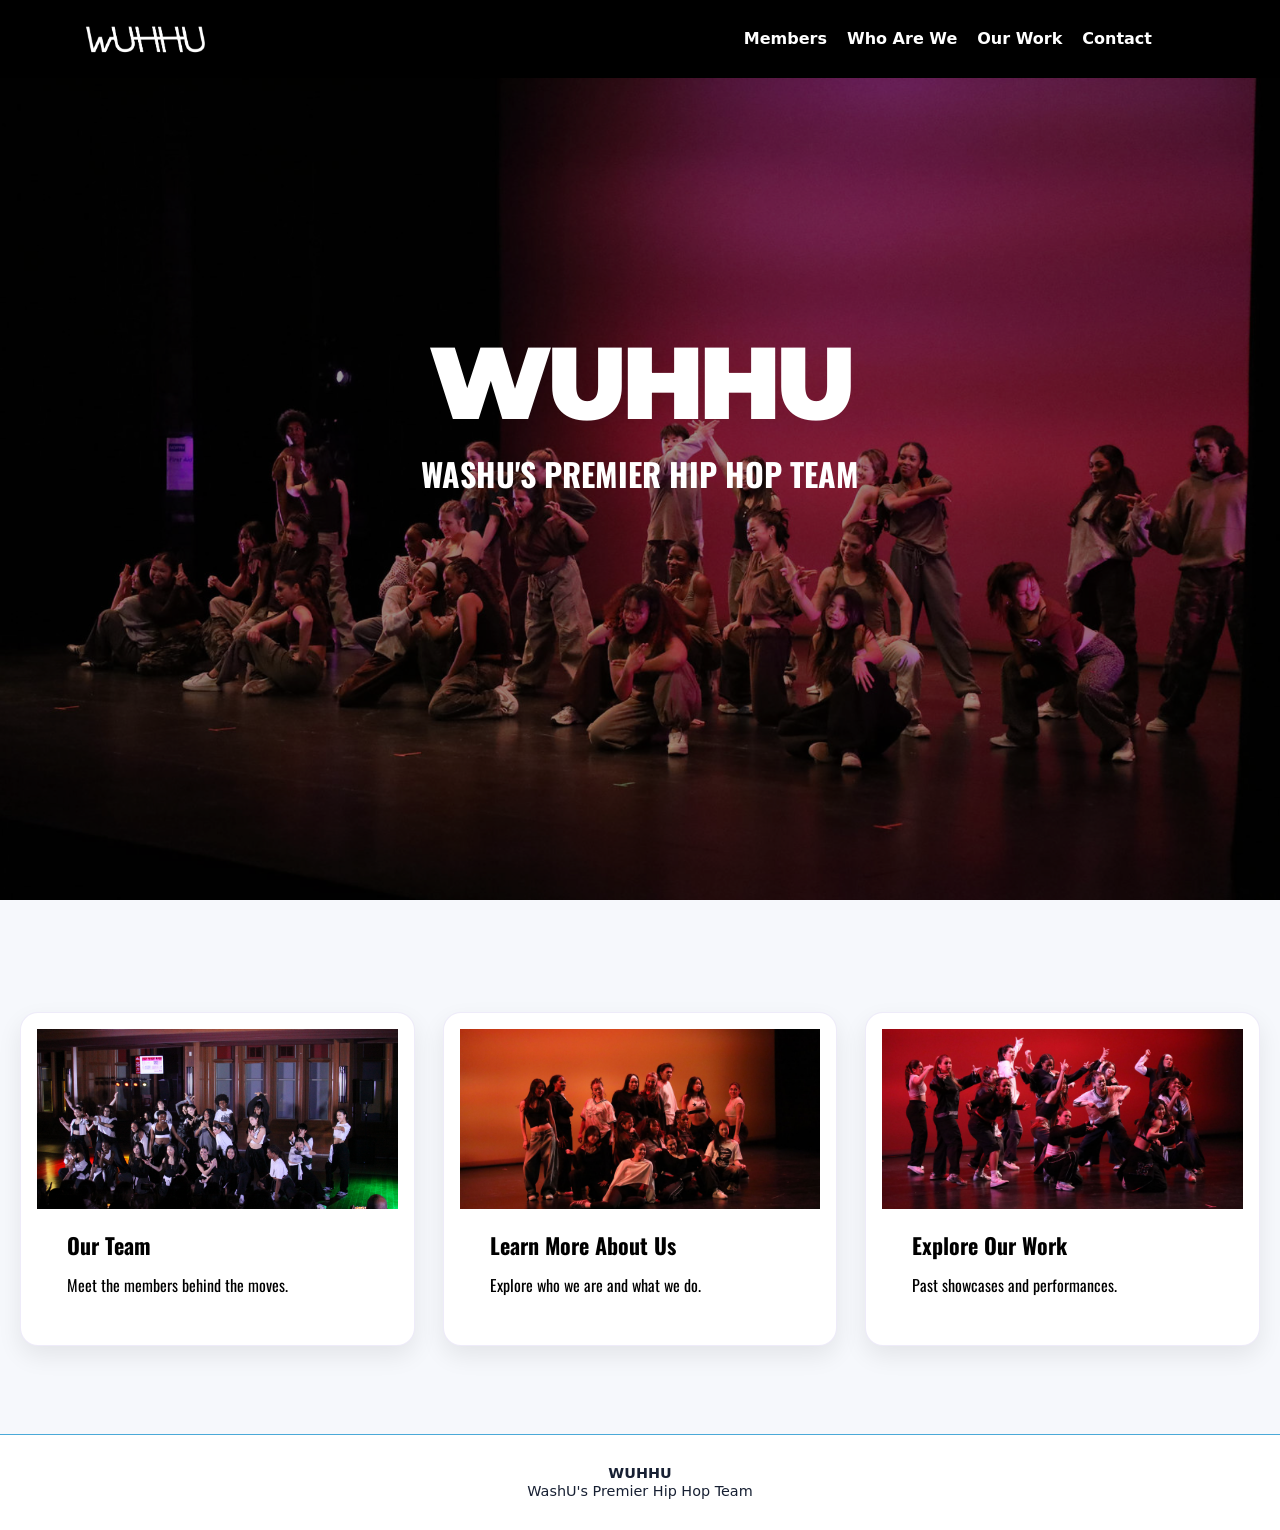
==== wuhhu-site/index.html @ 80384e9d "Update index.html" ====
<!doctype html>
<html lang="en">
<head>
  <meta charset="utf-8">
  <meta name="viewport" content="width=device-width, initial-scale=1">
  <title>Wuhhu | Hip-Hop Team</title>
  <link rel="stylesheet" href="style.css">
  <style>
    .cards {
      display: grid;
      grid-template-columns: repeat(3, 1fr);
      gap: 28px;
      align-items: stretch;
    }

    .card-link {
      display: block;
      min-width: 0;
      text-decoration: none;
      color: inherit;
    }

    .card {
      background: white;
      border-radius: 18px;
      overflow: hidden;
      box-shadow: 0 10px 25px rgba(0,0,0,0.08);
      border: 1px solid rgba(90, 63, 192, 0.10);
      height: 100%;
      display: flex;
      flex-direction: column;
      transition: transform 0.3s ease, box-shadow 0.3s ease, border-color 0.3s ease;
    }

    .card:hover {
      transform: translateY(-8px);
      box-shadow: 0 18px 40px rgba(0,0,0,0.12);
      border-color: rgba(90, 63, 192, 0.25);
    }

    .card-img {
      display: block;
      width: 100%;
      height: 180px;
      object-fit: cover;
    }

    .card h3 {
      color: #000;
      font-family: "Oswald", sans-serif;
      font-size: 22px;
      margin: 20px 30px 12px;
    }

    .card p {
      color: #000;
      font-family: "Oswald", sans-serif;
      line-height: 1.6;
      margin: 0 30px 30px;
    }

    .cards-section {
      width: min(100% - 2.5rem, 1280px);
      margin: 0 auto;
      padding: clamp(3rem, 8vh, 5rem) 0;
    }

    @media (max-width: 750px) {
      .cards {
        grid-template-columns: 1fr;
      }
    }
  </style>
</head>
<body>
  <header class="site-header">
    <a class="brand" href="index.html">
      <img src="headers.png" alt="WUHHU home">
    </a>
    <nav aria-label="Main navigation">
      <a href="members.html">Members</a>
      <a href="whoarewe.html">Who Are We</a>
      <a href="ourwork.html">Our Work</a>
      <a href="contact.html">Contact</a>
    </nav>
  </header>

  <main class="team-hero">
    <img class="team-photo" src="team.png" alt="The WUHHU hip-hop team">
    <div class="team-title">
      <h1>WUHHU</h1>
      <p>WashU's Premier Hip Hop Team</p>
    </div>
  </main>

  <section class="section cards-section">
    <div class="cards">

      <a href="members.html" class="card-link">
        <div class="card">
          <img class="card-img" src="black.JPG" alt="WUHHU team members">
          <h3>Our Team</h3>
          <p>Meet the members behind the moves.</p>
        </div>
      </a>

      <a href="whoarewe.html" class="card-link">
        <div class="card">
          <img class="card-img" src="lady.png" alt="WUHHU dancers performing">
          <h3>Learn More About Us</h3>
          <p>Explore who we are and what we do.</p>
        </div>
      </a>

      <a href="ourwork.html" class="card-link">
        <div class="card">
          <img class="card-img" src="rah.png" alt="WUHHU showcase performance">
          <h3>Explore Our Work</h3>
          <p>Past showcases and performances.</p>
        </div>
      </a>

    </div>
  </section>

  <footer class="site-footer">
    <div class="footer-wrap">
      <strong>WUHHU</strong>
      <span>WashU's Premier Hip Hop Team</span>
    </div>
  </footer>
</body>
</html>
---- wuhhu-site/style.css ----
@import url("https://fonts.googleapis.com/css2?family=Montserrat:wght@900&family=Oswald:wght@600;700&display=swap");:root {
  --header-blue: #000;
  --ink: #172033;
  --muted: #536078;
  --paper: #f6f8fc;
  --accent: #183c52;
}

* {
  box-sizing: border-box;
}

body {
  min-height: 100vh;
  margin: 0;
  display: flex;
  flex-direction: column;
  color: var(--ink);
  background: var(--paper);
  font-family: system-ui, sans-serif;
}
.site-header {
  min-height: 78px;
  padding: 0 clamp(1.25rem, 6vw, 5rem);
  padding-right: clamp(3rem, 10vw, 9rem);
  display: flex;
  align-items: center;
  justify-content: space-between;
  gap: 1.5rem;
  color: white;
  background: var(--header-blue);
}

.brand {
  color: inherit;
  font-size: 1.35rem;
  font-weight: 900;
  letter-spacing: .12em;
  text-decoration: none;
}
.brand img {
  height: 50px;
  width: auto;
  display: block;
}

nav {
  display: flex;
  flex-wrap: wrap;
  gap: 1.25rem;
}

nav a {
  padding: .45rem 0;
  border-bottom: 2px solid transparent;
  color: inherit;
  font-weight: 700;
  text-decoration: none;
}

nav a:hover,
nav a[aria-current="page"] {
  border-color: currentColor;
}

main {
  width: min(100% - 2.5rem, 1040px);
  margin: 0 auto;
  flex: 1;
  padding: clamp(3rem, 9vh, 6rem) 0;
}

.hero {
  padding-block: clamp(5rem, 16vh, 10rem);
}

.eyebrow {
  color: var(--accent);
  font-size: .8rem;
  font-weight: 800;
  letter-spacing: .16em;
  text-transform: uppercase;
}

h1 {
  max-width: 14ch;
  margin: 0;
  font-size: clamp(2.7rem, 8vw, 5.6rem);
  line-height: .98;
  letter-spacing: -.055em;
}

.intro {
  max-width: 56ch;
  color: var(--muted);
  font-size: 1.2rem;
  line-height: 1.7;
}

.button {
  display: inline-block;
  margin-top: 1rem;
  padding: .85rem 1.2rem;
  border-radius: 999px;
  color: white;
  background: var(--accent);
  font-weight: 750;
  text-decoration: none;
}

.cards {
  display: grid;
  grid-template-columns: repeat(3, minmax(0, 1fr));
  gap: 1.25rem;
  margin-top: 2.5rem;
}

.card {
  padding: 1rem;
  border-radius: 18px;
  background: white;
}

.photo-placeholder {
  min-height: 180px;
  display: grid;
  place-items: center;
  border-radius: 12px;
  color: var(--accent);
  background: #d7edf8;
}

footer {
  padding: 1.5rem;
  color: #637089;
  text-align: center;
}

@media (max-width: 650px) {
  .site-header {
    padding-block: 1rem;
    align-items: flex-start;
    flex-direction: column;
  }

  .cards {
    grid-template-columns: 1fr;
  }
}
.team-hero {
  position: relative;
  width: 100%;
  min-height: calc(100vh - 78px);
  margin: 0;
  padding: 0;
  display: grid;
  place-items: center;
  overflow: hidden;
  background: #16051c;
}

.team-photo {
  position: absolute;
  inset: 0;
  width: 100%;
  height: 100%;
  object-fit: cover;
  object-position: center 35%;
}

.team-hero::after {
  content: "";
  position: absolute;
  inset: 0;
  z-index: 1;
  background: rgba(0, 0, 0, 0.4);
}
.team-title {
  position: relative;
  z-index: 2;
  width: 100%;
  padding: 2rem;
  color: white;
  text-align: center;
  top: -8vh;
}

.team-title h1 {
  width: 100%;
  max-width: none;
  margin: 0 auto;
  color: white;
  font-family: "Montserrat", sans-serif;
  font-size: clamp(2.5rem, 8vw, 7rem);
  font-weight: 900;
  line-height: 0.9;
  letter-spacing: -0.05em;
  text-align: center;
}

.team-title p {
  margin: 1.25rem 0 0;
  color: white;
  font-family: "Oswald", sans-serif;
  font-size: clamp(1rem, 2.5vw, 2rem);
  font-weight: 700;
  text-transform: uppercase;
}

.members-page { width: min(100% - 2.5rem, 1180px); }
.members-page > h1 { margin-bottom: 3rem; }
.class-section { margin: 0 0 3.5rem; }
.class-section h2 { margin: 0 0 1.25rem; padding-bottom: .65rem; border-bottom: 2px solid #25658a; color: #25658a; font-family: "Oswald", sans-serif;font-size: 1.9rem; font-weight: 700; letter-spacing: -.025em; line-height: 1.2; }
.class-section h2 span {
  margin-left: 0.5rem;
  color: var(--accent);
  font-family: "Lato", sans-serif;
  font-size: 1rem;
  font-weight: 800;
  letter-spacing: 0.16em;
  text-transform: uppercase;
}
.member-grid { display: grid; grid-template-columns: repeat(3, minmax(0, 1fr)); gap: 1rem; }
.member-card { overflow: hidden; border-radius: 16px; background: var(--white); box-shadow: 0 10px 28px rgba(23, 32, 51, .08); }
.member-photo {
  display: block;
  width: 100%;
  aspect-ratio: 4 / 5;
  margin: 0;
  object-fit: cover;
  background: #d7edf8;
}
.member-card h3 {
  font-family: "Nunito", sans-serif;
  font-weight: 700;
  text-align: center;
  text-transform: none;
}
.our-work-page { width: min(100% - 2.5rem, 1440px); margin: 0 auto; padding: clamp(3rem, 9vh, 6rem) 0; }
.showcase-section { margin-top: 3rem; }
.showcase-section h2 { margin: 0 0 1rem; color: #25658a; font-family: "Oswald", sans-serif; font-size: clamp(1.5rem, 3vw, 2rem); }
.video-placeholder { width: 100%; aspect-ratio: 16 / 9; display: grid; place-items: center; border-radius: 16px; color: #fff; background: #171717; font-family: "Nunito", sans-serif; }
.video-grid {
  display: grid;
  grid-template-columns: repeat(3, minmax(0, 1fr));
  gap: 1rem;
}
.youtube-frame { display: block; width: 100%; aspect-ratio: 16 / 9; border: 0; border-radius: 16px; }
.card h2 { margin: 1rem 0 .4rem; font-size: 1.25rem; }

.card p, .story > p:not(.eyebrow):not(.intro) { color: var(--muted); line-height: 1.75; }

.story { max-width: 760px; }

.story > p:not(.eyebrow) { max-width: 62ch; }

.contact-links { display: flex; align-items: center; flex-wrap: wrap; gap: 1.25rem; }

.text-link { color: var(--accent); font-weight: 750; }

footer { padding: 1.5rem; color: #637089; text-align: center; font-size: .9rem; }

a:focus-visible { outline: 3px solid #152dff; outline-offset: 4px; }
.class-section h2 {
  font-size: 3rem;
}

@media (max-width: 650px) {
  .site-header { min-height: 0; padding: 1rem 1.25rem; align-items: flex-start; flex-direction: column; gap: .7rem; }
  nav { gap: 1.2rem; }
  .cards { grid-template-columns: 1fr; }
  .member-grid { grid-template-columns: repeat(2, minmax(0, 1fr)); gap: .7rem; }
  .member-card h3 { padding: .75rem; font-size: .9rem; }
  .photo-placeholder { min-height: 230px; }
}
.site-footer {
  width: 100%;
  margin-top: 1rem;
  border-top: 1px solid #4aa9d8;
  background: #fff;
  color: #172033;
}

.footer-wrap {
  padding: 0.4rem 1rem;
  display: flex;
  flex-direction: column;
  align-items: center;
  gap: 0.15rem;
  text-align: center;
}


/* ---------- FIGURE SECTIONS ---------- */
.figure-section {
  width: min(100% - 2.5rem, 1040px);
  margin: 0 auto;
  padding: clamp(2.5rem, 7vh, 4.5rem) 0;
}

.figure-grid {
  display: grid;
  grid-template-columns: 1.1fr 1fr;
  gap: clamp(1.5rem, 5vw, 3.5rem);
  align-items: center;
}

.figure-reverse .figure-grid {
  grid-template-columns: 1fr 1.1fr;
}

.figure-reverse .figure-img-wrap {
  order: 2;
}

.figure-img-wrap img {
  display: block;
  width: 100%;
  border-radius: 4px;
}

.figure-tag {
  display: inline-block;
  margin-bottom: 0.75rem;
  color: var(--accent);
  font-size: 0.8rem;
  font-weight: 800;
  letter-spacing: 0.1em;
}

.figure-caption {
  color: var(--muted);
  font-size: 1.05rem;
  line-height: 1.75;
}

@media (max-width: 750px) {
  .figure-grid,
  .figure-reverse .figure-grid {
    grid-template-columns: 1fr;
  }
  .figure-reverse .figure-img-wrap {
    order: 0;
  }
}

/* ---------- DIVIDER + SPLIT SECTION ---------- */
.full-divider {
  width: 100%;
  height: 1px;
  margin: 1rem 0;
  background: rgba(23, 32, 51, 0.1);
}

.section-alt {
  width: 100%;
  background: var(--paper);
}

.section-alt .container.split {
  width: min(100% - 2.5rem, 1040px);
  margin: 0 auto;
  padding: clamp(3rem, 8vh, 5rem) 0;
  display: grid;
  grid-template-columns: 1fr 1fr;
  gap: clamp(2rem, 6vw, 4rem);
}

.section-alt h2 {
  margin: 0 0 1rem;
  font-family: "Oswald", sans-serif;
  font-size: clamp(1.5rem, 3vw, 2rem);
  color: var(--ink);
}

.section-alt p {
  color: var(--muted);
  line-height: 1.75;
}

@media (max-width: 700px) {
  .section-alt .container.split {
    grid-template-columns: 1fr;
  }
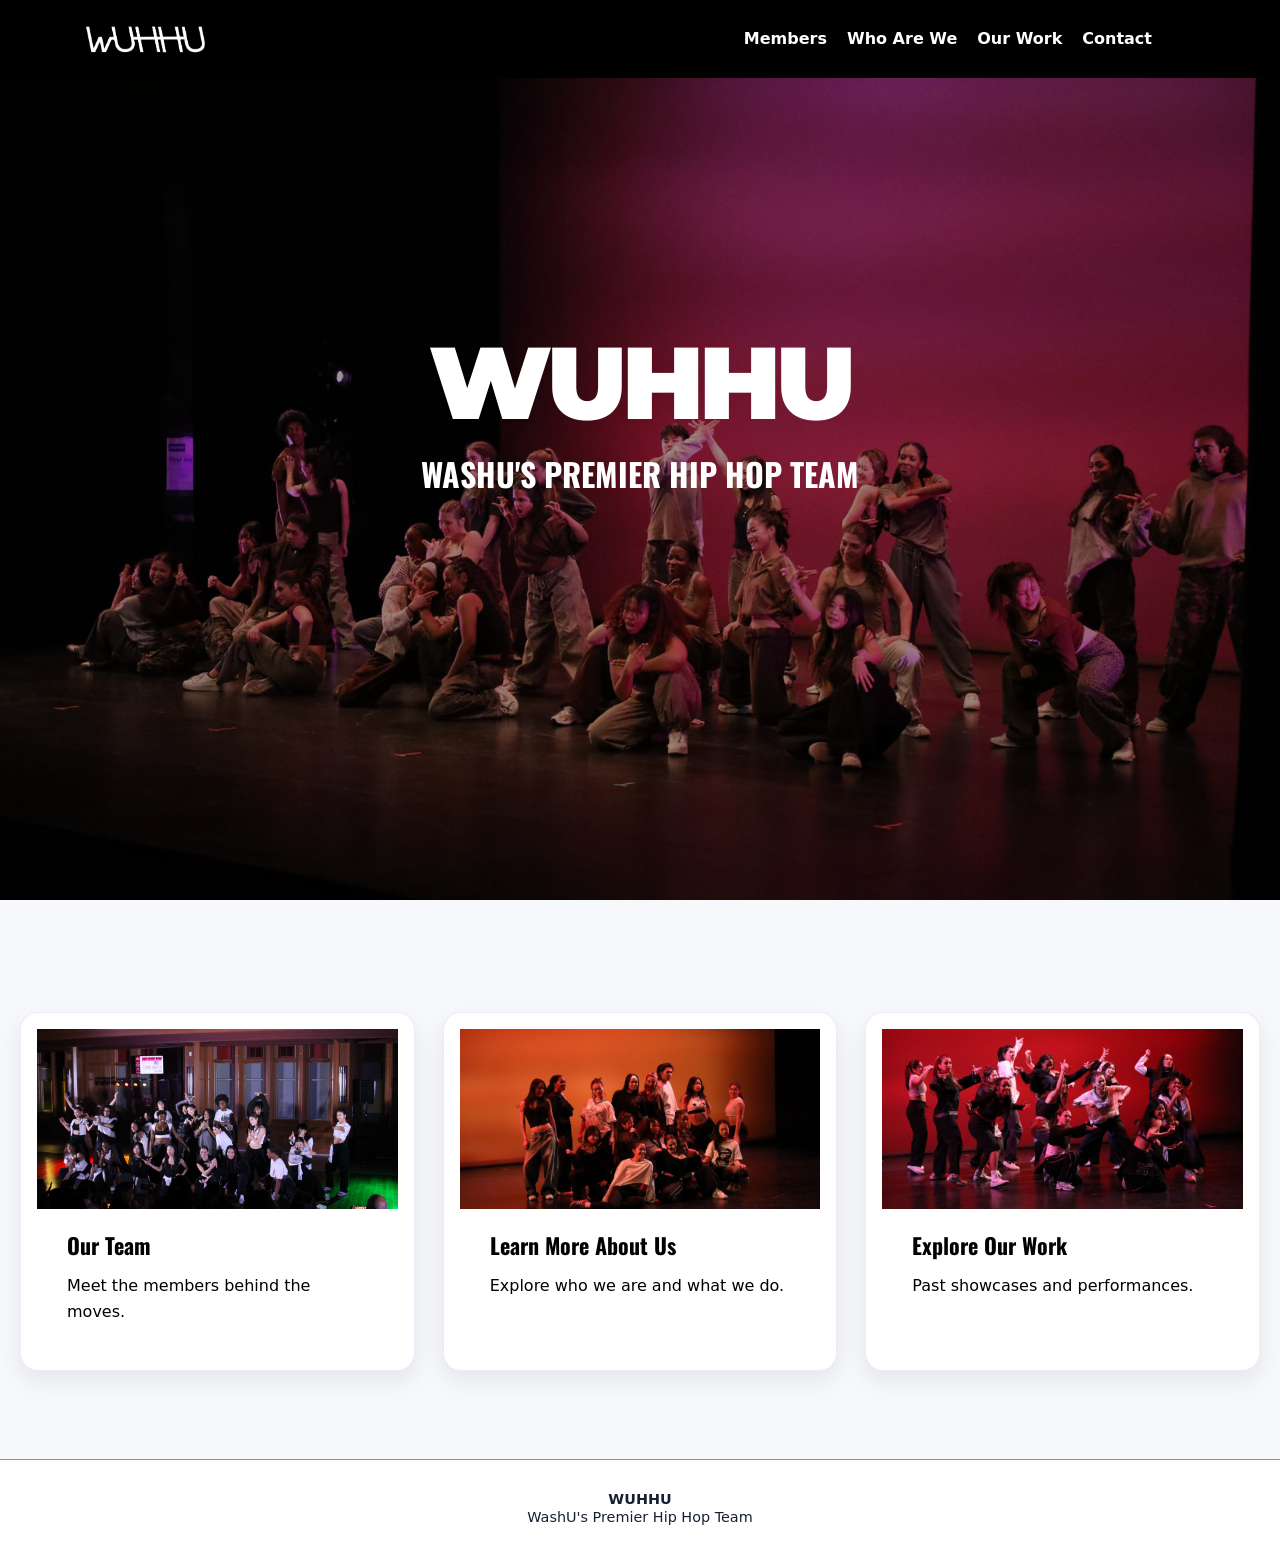
==== commit 7f25330b: "Update index.html" ====
--- a/wuhhu-site/index.html
+++ b/wuhhu-site/index.html
@@ -54,7 +54,6 @@
 
     .card p {
       color: #000;
-      font-family: "Oswald", sans-serif;
       line-height: 1.6;
       margin: 0 30px 30px;
     }
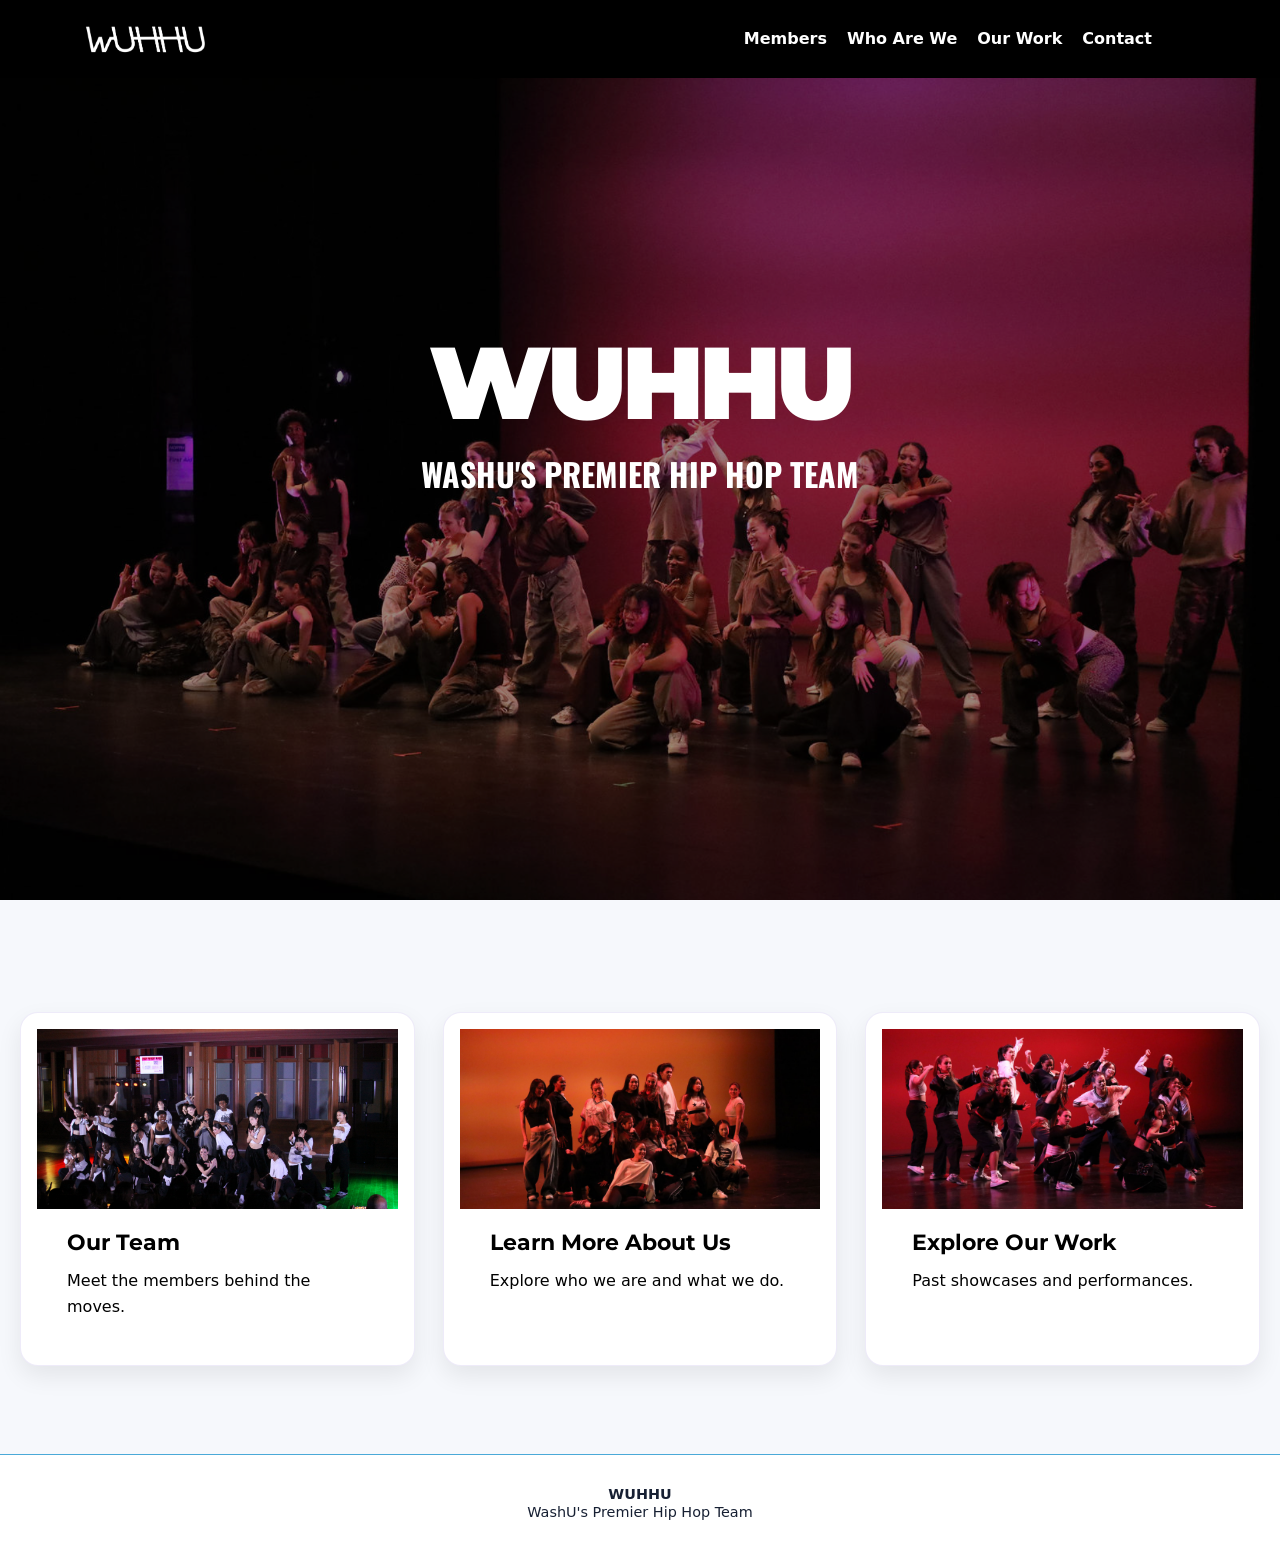
==== commit acb584a2: "Update index.html" ====
--- a/wuhhu-site/index.html
+++ b/wuhhu-site/index.html
@@ -47,7 +47,7 @@
 
     .card h3 {
       color: #000;
-      font-family: "Oswald", sans-serif;
+      font-family: "Montserrat", sans-serif;
       font-size: 22px;
       margin: 20px 30px 12px;
     }
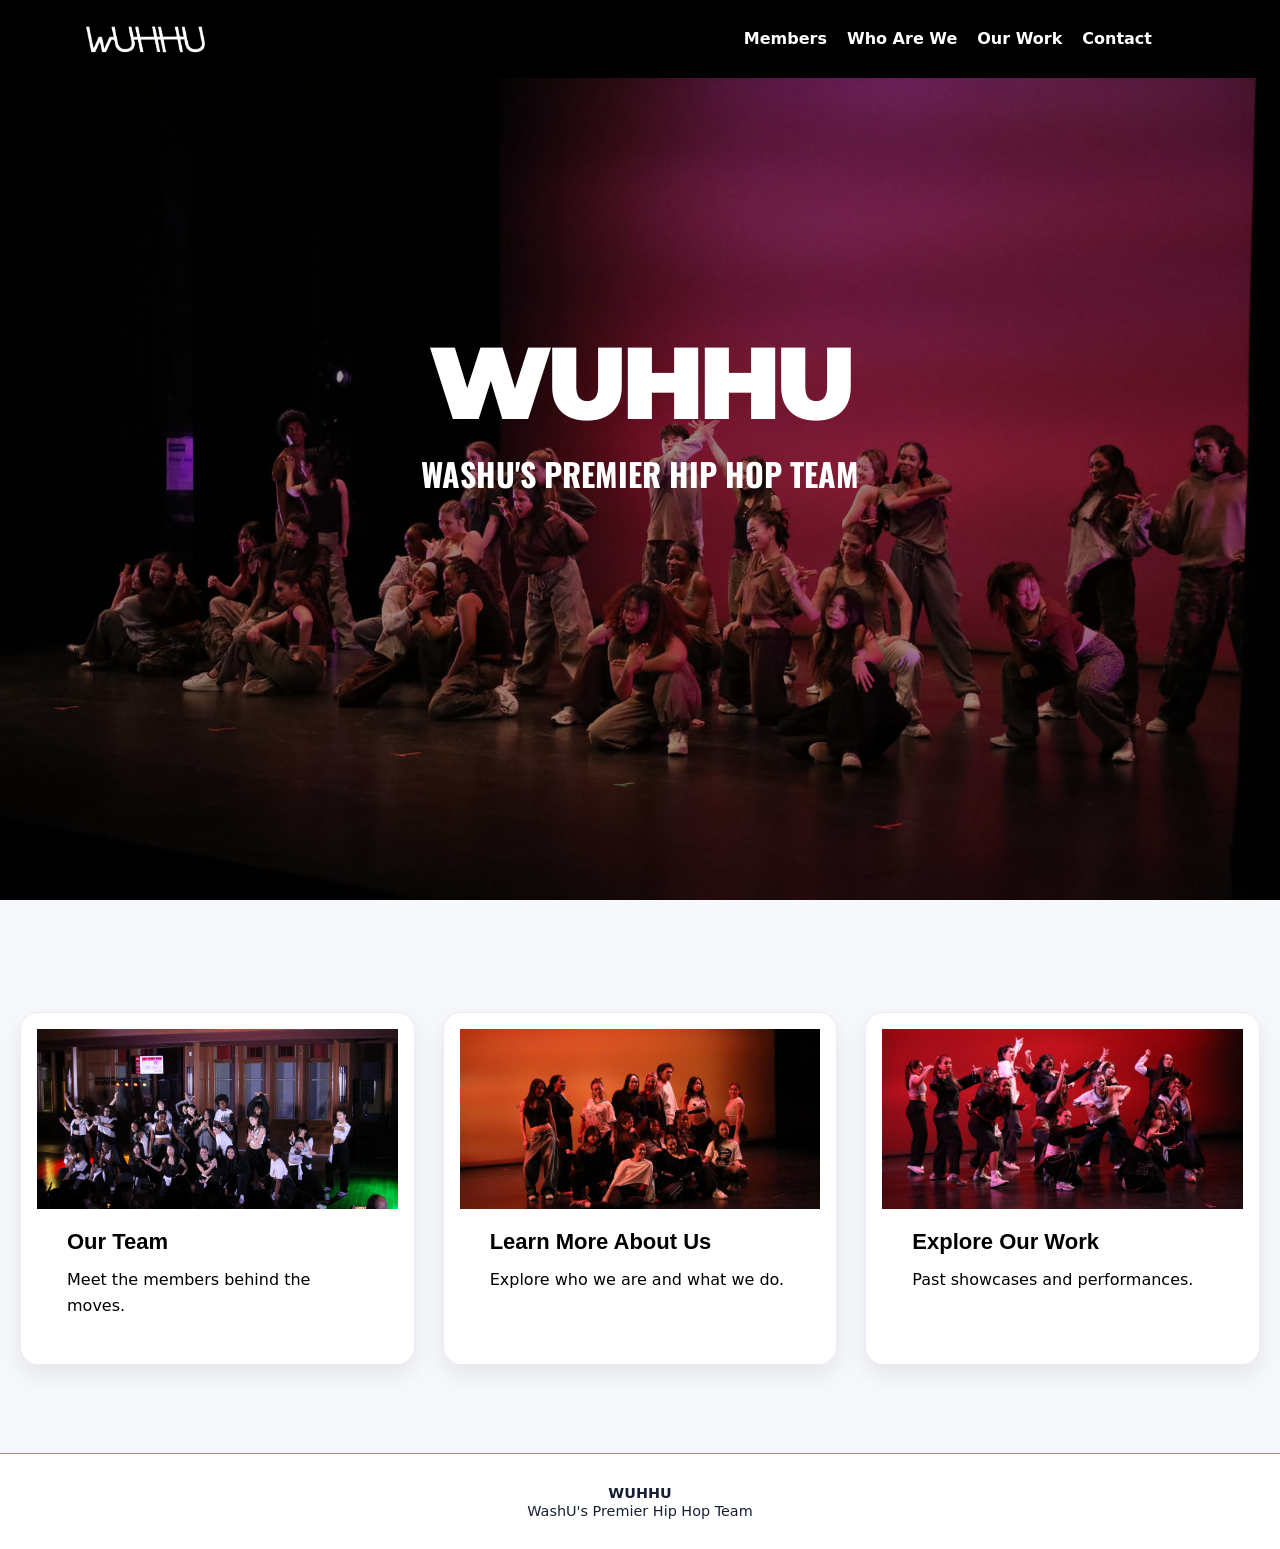
==== commit 595ea6eb: "Update index.html" ====
--- a/wuhhu-site/index.html
+++ b/wuhhu-site/index.html
@@ -47,7 +47,7 @@
 
     .card h3 {
       color: #000;
-      font-family: "Montserrat", sans-serif;
+      font-family: "Roboto", sans-serif;
       font-size: 22px;
       margin: 20px 30px 12px;
     }
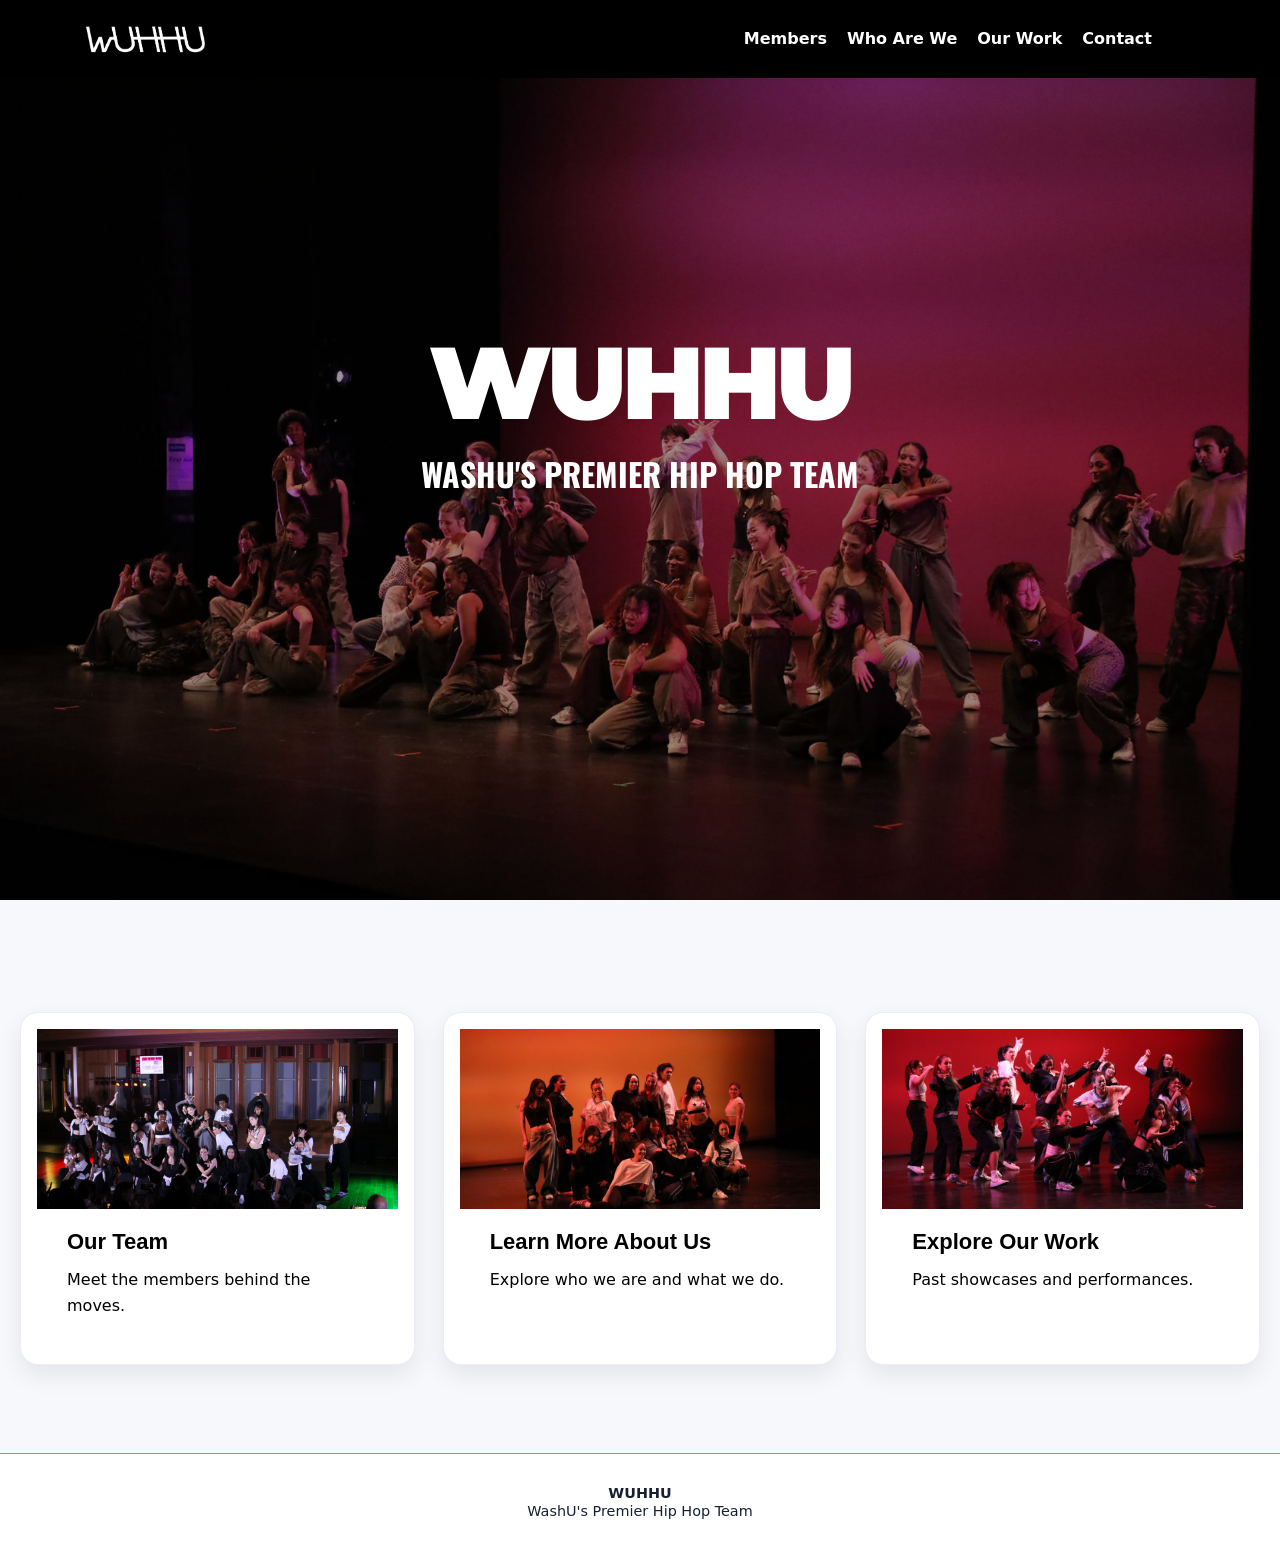
==== commit 8aadebee: "Update index.html" ====
--- a/wuhhu-site/index.html
+++ b/wuhhu-site/index.html
@@ -69,6 +69,16 @@
         grid-template-columns: 1fr;
       }
     }
+    .card-link {
+  opacity: 0;
+  transform: translateY(24px);
+  transition: opacity 0.6s ease, transform 0.6s ease;
+}
+
+.card-link.is-visible {
+  opacity: 1;
+  transform: translateY(0);
+}
   </style>
 </head>
 <body>
@@ -128,5 +138,24 @@
       <span>WashU's Premier Hip Hop Team</span>
     </div>
   </footer>
+  <script>
+  document.addEventListener("DOMContentLoaded", () => {
+    const cards = document.querySelectorAll(".card-link");
+
+    const observer = new IntersectionObserver((entries) => {
+      entries.forEach((entry) => {
+        if (entry.isIntersecting) {
+          const index = Array.from(cards).indexOf(entry.target);
+          setTimeout(() => {
+            entry.target.classList.add("is-visible");
+          }, index * 150); // stagger delay per card
+          observer.unobserve(entry.target);
+        }
+      });
+    }, { threshold: 0.15 });
+
+    cards.forEach((card) => observer.observe(card));
+  });
+</script>
 </body>
 </html>
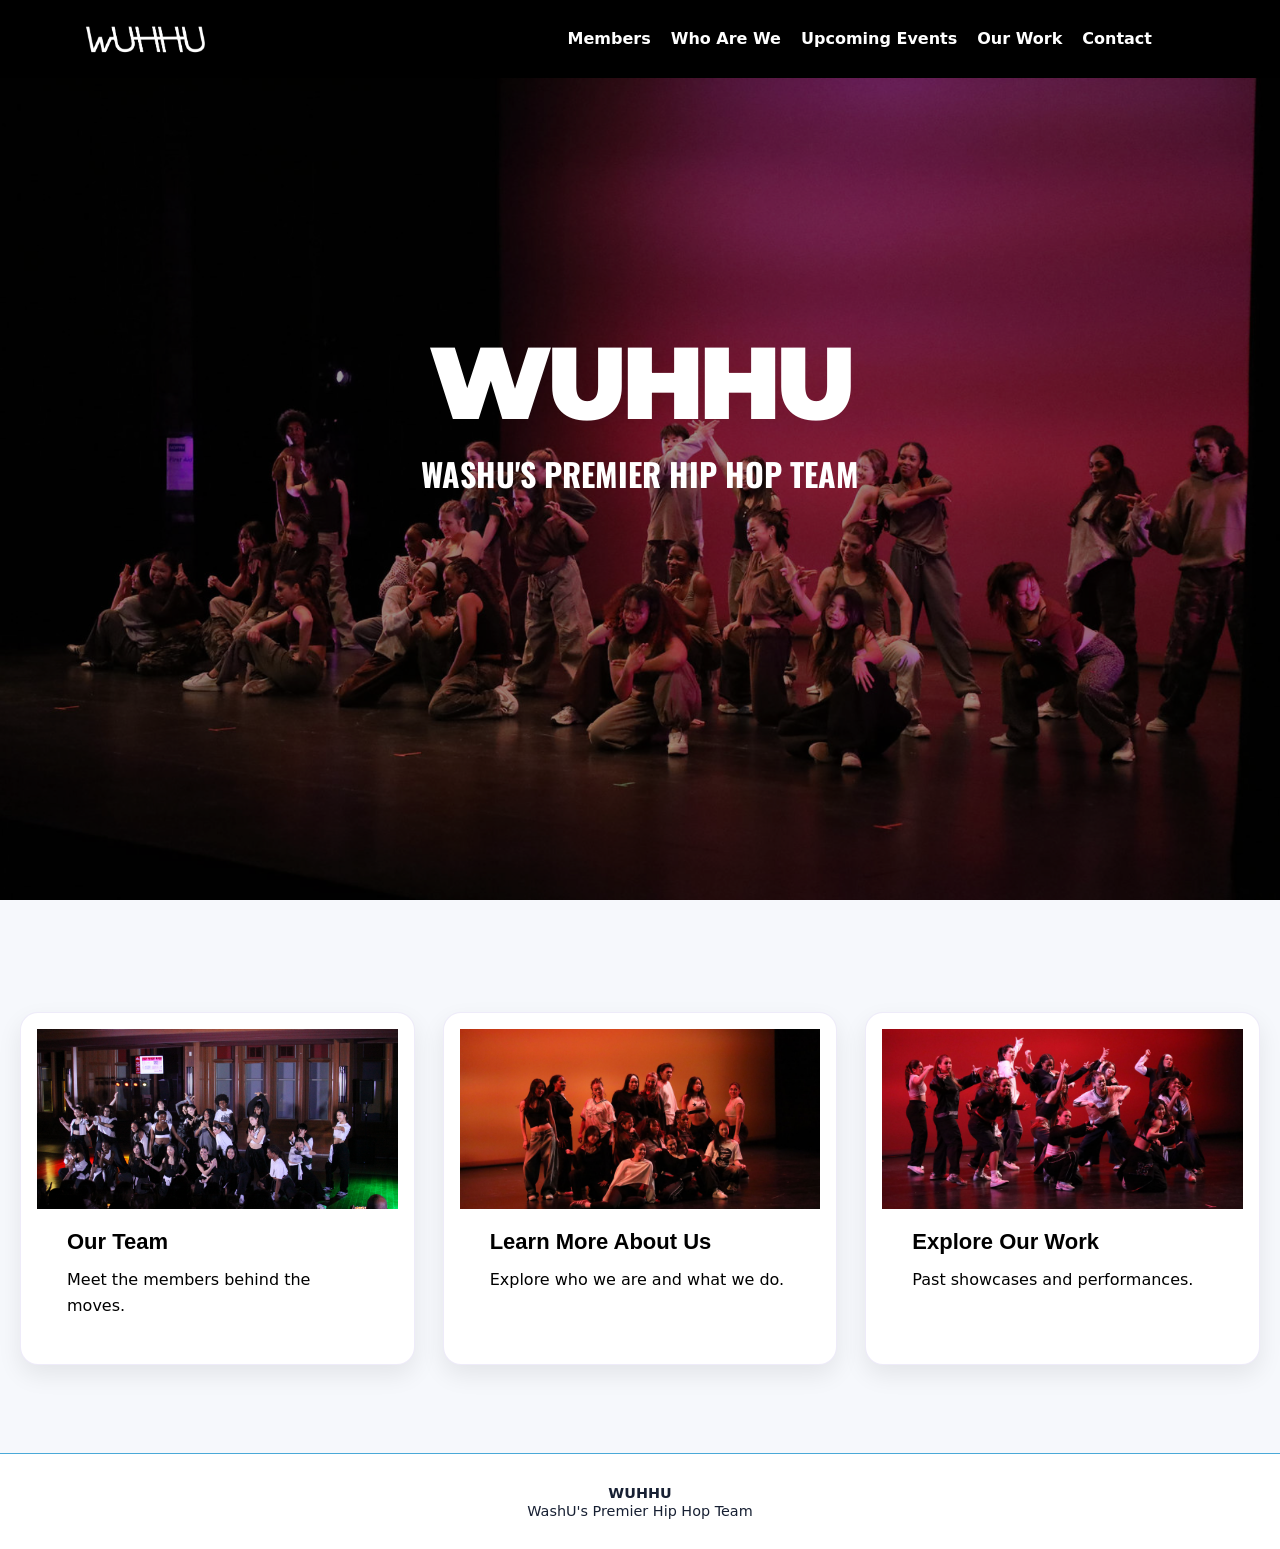
==== commit 5882ad6b: "Update index.html" ====
--- a/wuhhu-site/index.html
+++ b/wuhhu-site/index.html
@@ -69,10 +69,10 @@
         grid-template-columns: 1fr;
       }
     }
-    .card-link {
+  .card-link {
   opacity: 0;
   transform: translateY(24px);
-  transition: opacity 0.6s ease, transform 0.6s ease;
+  transition: opacity 0.8s ease, transform 0.8s ease; /* was 0.6s */
 }
 
 .card-link.is-visible {
@@ -89,6 +89,7 @@
     <nav aria-label="Main navigation">
       <a href="members.html">Members</a>
       <a href="whoarewe.html">Who Are We</a>
+         <a href="upcomingevents.html">Upcoming Events</a>
       <a href="ourwork.html">Our Work</a>
       <a href="contact.html">Contact</a>
     </nav>
